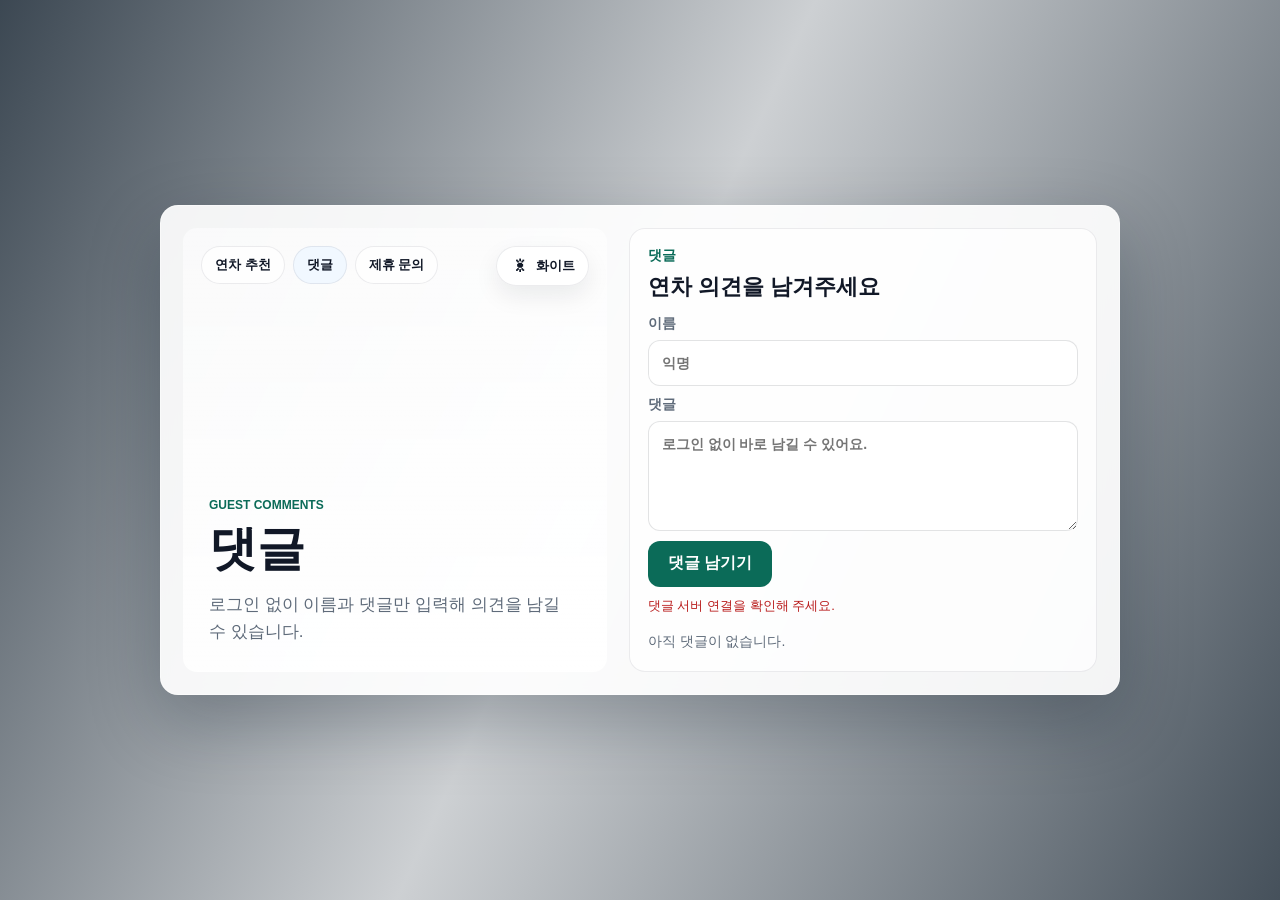
==== comments.html @ 65106b0e "Split comments and contact pages" ====
<!DOCTYPE html>
<html lang="ko">
<head>
    <meta charset="UTF-8">
    <meta name="viewport" content="width=device-width, initial-scale=1.0">
    <title>댓글 - 다음 주 연차쓰기 좋은 날 추천</title>
    <link rel="stylesheet" href="style.css">
    <script>
        try {
            const savedTheme = localStorage.getItem('pto-theme');
            const prefersDark = window.matchMedia('(prefers-color-scheme: dark)').matches;
            document.documentElement.dataset.theme = savedTheme || (prefersDark ? 'dark' : 'light');
        } catch {
            document.documentElement.dataset.theme = 'light';
        }
    </script>
</head>
<body>
    <main class="app">
        <section class="planner" aria-labelledby="page-title">
            <header class="planner-header">
                <button class="theme-toggle" id="themeToggle" type="button" aria-label="다크 모드로 변경">
                    <span class="theme-icon" aria-hidden="true">☀</span>
                    <span class="theme-text">화이트</span>
                </button>
                <nav class="page-nav" aria-label="페이지">
                    <a class="nav-link" href="index.html">연차 추천</a>
                    <a class="nav-link active" href="comments.html">댓글</a>
                    <a class="nav-link" href="contact.html">제휴 문의</a>
                </nav>
                <p class="eyebrow">GUEST COMMENTS</p>
                <h1 id="page-title">댓글</h1>
                <p class="summary">로그인 없이 이름과 댓글만 입력해 의견을 남길 수 있습니다.</p>
            </header>

            <div class="planner-content">
                <section class="comments standalone" aria-label="댓글">
                    <div class="comments-heading">
                        <p class="best-label">댓글</p>
                        <h2>연차 의견을 남겨주세요</h2>
                    </div>
                    <form class="comment-form" id="commentForm">
                        <input class="hidden-field" id="commentWebsite" name="website" type="text" tabindex="-1" autocomplete="off">
                        <label for="commentName">
                            이름
                            <input id="commentName" name="name" type="text" maxlength="24" autocomplete="nickname" placeholder="익명" required>
                        </label>
                        <label for="commentMessage">
                            댓글
                            <textarea id="commentMessage" name="message" rows="4" maxlength="400" placeholder="로그인 없이 바로 남길 수 있어요." required></textarea>
                        </label>
                        <button type="submit">댓글 남기기</button>
                        <p class="comment-status" id="commentStatus" role="status" aria-live="polite"></p>
                    </form>
                    <div class="comment-list" id="commentList" aria-live="polite">
                        <p class="loading">댓글을 불러오는 중입니다.</p>
                    </div>
                </section>
            </div>
        </section>
    </main>

    <script src="theme.js"></script>
    <script src="comments.js"></script>
</body>
</html>
---- style.css ----
:root {
    --panel-bg: rgba(255, 255, 255, 0.92);
    --ink: #111827;
    --muted: #5f6b7a;
    --line: rgba(255, 255, 255, 0.42);
    --soft: rgba(240, 247, 255, 0.88);
    --header-bg: linear-gradient(180deg, rgba(255, 255, 255, 0.18), rgba(255, 255, 255, 0.84)),
        rgba(255, 255, 255, 0.44);
    --control-bg: rgba(255, 255, 255, 0.74);
    --card-bg: rgba(255, 255, 255, 0.76);
    --field-bg: #ffffff;
    --field-line: rgba(17, 24, 39, 0.12);
    --card-line: rgba(17, 24, 39, 0.08);
    --accent: #0b6b58;
    --accent-dark: #084d40;
    --gold: #d97706;
    --score-bg: #fff7e8;
    --body-overlay: linear-gradient(115deg, rgba(5, 20, 34, 0.78), rgba(5, 20, 34, 0.2) 48%, rgba(5, 20, 34, 0.74));
    --shadow: 0 26px 70px rgba(6, 21, 36, 0.28);
    --font-family: Arial, "Noto Sans KR", sans-serif;
    color-scheme: light;
}

[data-theme="dark"] {
    --panel-bg: rgba(12, 20, 30, 0.9);
    --ink: #f3f7fb;
    --muted: #aab7c6;
    --line: rgba(255, 255, 255, 0.14);
    --soft: rgba(17, 34, 50, 0.88);
    --header-bg: linear-gradient(180deg, rgba(13, 27, 40, 0.24), rgba(13, 27, 40, 0.86)),
        rgba(18, 32, 46, 0.66);
    --control-bg: rgba(18, 32, 46, 0.74);
    --card-bg: rgba(18, 32, 46, 0.76);
    --field-bg: #0f1d2a;
    --field-line: rgba(255, 255, 255, 0.16);
    --card-line: rgba(255, 255, 255, 0.12);
    --accent: #33c2a0;
    --accent-dark: #1e9d80;
    --gold: #f5b84b;
    --score-bg: rgba(245, 184, 75, 0.16);
    --body-overlay: linear-gradient(115deg, rgba(3, 8, 13, 0.9), rgba(8, 19, 30, 0.62) 48%, rgba(3, 8, 13, 0.88));
    --shadow: 0 26px 70px rgba(0, 0, 0, 0.38);
    color-scheme: dark;
}

* {
    box-sizing: border-box;
}

body {
    min-height: 100vh;
    margin: 0;
    background:
        var(--body-overlay),
        url("https://images.unsplash.com/photo-1474487548417-781cb71495f3?auto=format&fit=crop&w=1800&q=85") center / cover fixed;
    color: var(--ink);
    font-family: var(--font-family);
}

.app {
    min-height: 100vh;
    display: flex;
    align-items: center;
    justify-content: center;
    padding: 42px 18px;
}

.planner {
    width: min(960px, 100%);
    display: grid;
    grid-template-columns: minmax(0, 0.95fr) minmax(360px, 1.05fr);
    gap: 22px;
    padding: 22px;
    border: 1px solid var(--line);
    border-radius: 18px;
    background: var(--panel-bg);
    backdrop-filter: blur(18px);
    box-shadow: var(--shadow);
}

.planner-header {
    position: relative;
    display: flex;
    min-height: 100%;
    flex-direction: column;
    justify-content: flex-end;
    padding: 26px;
    border-radius: 14px;
    background: var(--header-bg);
}

.page-nav {
    position: absolute;
    top: 18px;
    left: 18px;
    right: 120px;
    display: flex;
    flex-wrap: wrap;
    gap: 8px;
}

.nav-link,
.link-button {
    min-height: 38px;
    display: inline-flex;
    align-items: center;
    justify-content: center;
    border: 1px solid var(--card-line);
    border-radius: 999px;
    padding: 0 13px;
    background: var(--card-bg);
    color: var(--ink);
    font-size: 13px;
    font-weight: 800;
    text-decoration: none;
}

.nav-link:hover,
.link-button:hover,
.nav-link.active {
    background: var(--soft);
}

.planner-content {
    display: grid;
    gap: 14px;
}

.theme-toggle {
    position: absolute;
    top: 18px;
    right: 18px;
    display: inline-grid;
    grid-template-columns: 20px auto;
    gap: 6px;
    align-items: center;
    min-height: 40px;
    border: 1px solid var(--card-line);
    border-radius: 999px;
    padding: 0 13px;
    background: var(--card-bg);
    color: var(--ink);
    box-shadow: 0 10px 24px rgba(6, 21, 36, 0.08);
}

.theme-toggle:hover {
    background: var(--soft);
}

.theme-icon {
    line-height: 1;
    font-size: 17px;
}

.theme-text {
    font-size: 13px;
    font-weight: 800;
}

.eyebrow {
    margin: 0 0 8px;
    color: var(--accent);
    font-size: 12px;
    font-weight: 800;
    letter-spacing: 0;
}

h1,
h2,
p {
    margin-top: 0;
}

h1 {
    margin-bottom: 14px;
    font-size: 48px;
    line-height: 1.2;
}

.summary {
    margin-bottom: 0;
    color: var(--muted);
    font-size: 17px;
    line-height: 1.6;
}

.controls {
    align-self: start;
    margin-bottom: 14px;
    padding: 16px;
    border: 1px solid var(--card-line);
    border-radius: 14px;
    background: var(--control-bg);
}

.controls label {
    display: block;
    margin-bottom: 8px;
    color: var(--muted);
    font-size: 14px;
    font-weight: 700;
}

.input-row {
    display: grid;
    grid-template-columns: 1fr auto;
    gap: 10px;
}

input {
    min-height: 46px;
    width: 100%;
    border: 1px solid var(--field-line);
    border-radius: 12px;
    padding: 0 13px;
    color: var(--ink);
    background: var(--field-bg);
    font: inherit;
}

textarea {
    min-height: 118px;
    width: 100%;
    resize: vertical;
    border: 1px solid var(--field-line);
    border-radius: 12px;
    padding: 12px 13px;
    color: var(--ink);
    background: var(--field-bg);
    font: inherit;
    line-height: 1.5;
}

button {
    min-height: 46px;
    border: 0;
    border-radius: 12px;
    padding: 0 20px;
    background: var(--accent);
    color: #ffffff;
    cursor: pointer;
    font: inherit;
    font-weight: 800;
}

button:hover {
    background: var(--accent-dark);
}

input:focus,
textarea:focus,
button:focus-visible {
    outline: 3px solid rgba(15, 107, 85, 0.22);
    outline-offset: 2px;
}

.best-pick {
    min-height: 190px;
    display: grid;
    align-items: center;
    margin-bottom: 14px;
    padding: 24px;
    border: 1px solid var(--card-line);
    border-radius: 16px;
    background: var(--soft);
}

.best-label {
    margin-bottom: 8px;
    color: var(--accent);
    font-size: 14px;
    font-weight: 800;
}

.best-pick h2 {
    margin-bottom: 10px;
    font-size: 32px;
    line-height: 1.22;
}

.best-score {
    display: inline-block;
    margin-bottom: 12px;
    padding: 6px 12px;
    border-radius: 999px;
    background: var(--accent);
    color: #ffffff;
    font-size: 15px;
    font-weight: 800;
}

.best-reason {
    margin-bottom: 8px;
    font-size: 16px;
    line-height: 1.55;
}

.weather-note,
.loading {
    margin-bottom: 0;
    color: var(--muted);
    line-height: 1.5;
}

.day-list {
    display: grid;
    gap: 10px;
}

.day-card {
    display: grid;
    grid-template-columns: 1fr 58px;
    gap: 16px;
    align-items: center;
    min-height: 92px;
    padding: 15px 16px;
    border: 1px solid var(--card-line);
    border-radius: 14px;
    background: var(--card-bg);
}

.day-card .date {
    margin-bottom: 6px;
    font-size: 17px;
    font-weight: 800;
}

.day-card .reason,
.day-card .weather {
    margin-bottom: 4px;
    color: var(--muted);
    font-size: 14px;
    line-height: 1.45;
}

.day-card strong {
    width: 56px;
    height: 56px;
    display: grid;
    place-items: center;
    border-radius: 50%;
    background: var(--score-bg);
    color: var(--gold);
    font-size: 17px;
}

.action-links {
    display: flex;
    flex-wrap: wrap;
    gap: 10px;
}

.link-button {
    min-height: 46px;
    border-radius: 12px;
    background: var(--accent);
    color: #ffffff;
    padding: 0 18px;
}

.link-button:hover {
    background: var(--accent-dark);
}

.link-button.secondary {
    background: var(--card-bg);
    color: var(--ink);
}

.link-button.secondary:hover {
    background: var(--soft);
}

.contact-form {
    display: grid;
    gap: 12px;
    padding: 18px;
    border: 1px solid var(--card-line);
    border-radius: 16px;
    background: var(--control-bg);
}

.contact-heading h2 {
    margin-bottom: 4px;
    font-size: 22px;
    line-height: 1.25;
}

.contact-form label {
    display: grid;
    gap: 7px;
    color: var(--muted);
    font-size: 14px;
    font-weight: 800;
}

.form-grid {
    display: grid;
    grid-template-columns: 1fr 1fr;
    gap: 10px;
}

.contact-form button {
    justify-self: start;
}

.hidden-field {
    position: absolute;
    left: -9999px;
    width: 1px;
    height: 1px;
    opacity: 0;
}

.comments {
    min-height: 180px;
    display: grid;
    gap: 14px;
    padding: 18px;
    border: 1px solid var(--card-line);
    border-radius: 16px;
    background: var(--control-bg);
}

.comments-heading h2 {
    margin-bottom: 0;
    font-size: 22px;
    line-height: 1.25;
}

.comment-form {
    display: grid;
    gap: 10px;
}

.comment-form label {
    display: grid;
    gap: 7px;
    color: var(--muted);
    font-size: 14px;
    font-weight: 800;
}

.comment-form textarea {
    min-height: 92px;
}

.comment-form button {
    justify-self: start;
}

.comment-form button:disabled {
    cursor: wait;
    opacity: 0.64;
}

.comment-status {
    min-height: 20px;
    margin-bottom: 0;
    color: var(--muted);
    font-size: 13px;
    line-height: 1.45;
}

.comment-status[data-state="error"] {
    color: #b91c1c;
}

.comment-status[data-state="ok"] {
    color: var(--accent);
}

.comment-list {
    display: grid;
    gap: 10px;
}

.comment-item {
    display: grid;
    gap: 8px;
    padding: 14px;
    border: 1px solid var(--card-line);
    border-radius: 14px;
    background: var(--card-bg);
}

.comment-meta {
    display: flex;
    gap: 8px;
    align-items: baseline;
    justify-content: space-between;
}

.comment-meta strong {
    min-width: 0;
    overflow-wrap: anywhere;
    font-size: 14px;
}

.comment-meta time {
    flex: 0 0 auto;
    color: var(--muted);
    font-size: 12px;
}

.comment-item p,
.empty-comments {
    margin-bottom: 0;
    color: var(--muted);
    font-size: 14px;
    line-height: 1.55;
    overflow-wrap: anywhere;
    white-space: pre-wrap;
}

.standalone {
    align-self: start;
}

@media (max-width: 760px) {
    .app {
        padding: 18px 12px;
        align-items: flex-start;
    }

    .planner {
        grid-template-columns: 1fr;
        padding: 14px;
        border-radius: 16px;
    }

    .planner-header {
        min-height: 260px;
        padding: 22px;
        justify-content: flex-end;
    }

    .page-nav {
        position: static;
        margin-bottom: 56px;
    }

    h1 {
        font-size: 34px;
    }

    .input-row,
    .day-card,
    .form-grid {
        grid-template-columns: 1fr;
    }

    .best-pick h2 {
        font-size: 25px;
    }

    .day-card strong {
        width: auto;
        height: 36px;
        border-radius: 8px;
    }
}
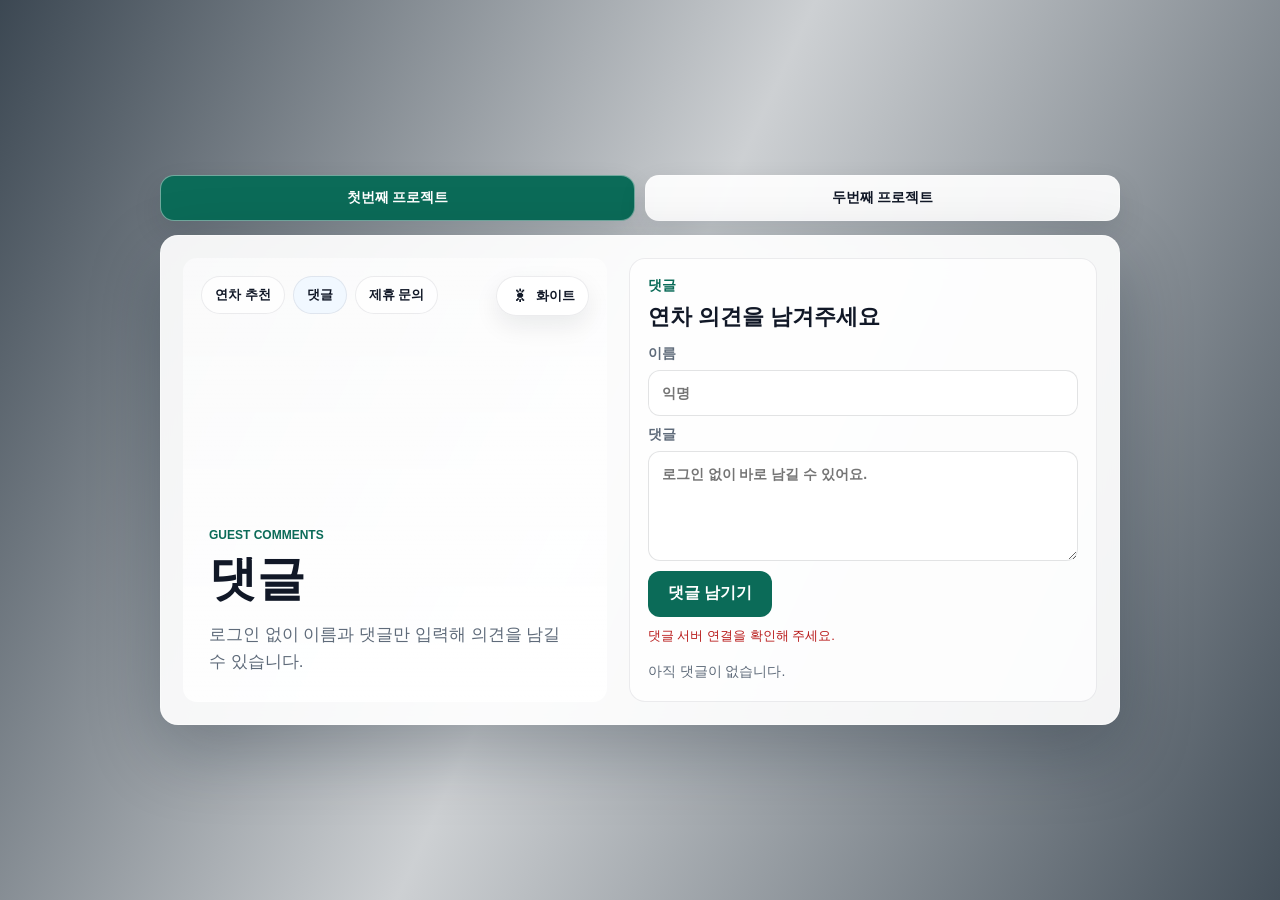
==== commit 6a0b2b6a: "Prepare second animal face project" ====
--- a/comments.html
+++ b/comments.html
@@ -17,6 +17,11 @@
 </head>
 <body>
     <main class="app">
+        <nav class="project-switcher" aria-label="프로젝트 선택">
+            <a class="project-link active" href="index.html">첫번째 프로젝트</a>
+            <a class="project-link" href="animal-test.html">두번째 프로젝트</a>
+        </nav>
+
         <section class="planner" aria-labelledby="page-title">
             <header class="planner-header">
                 <button class="theme-toggle" id="themeToggle" type="button" aria-label="다크 모드로 변경">
--- a/style.css
+++ b/style.css
@@ -61,9 +61,40 @@
 .app {
     min-height: 100vh;
     display: flex;
+    flex-direction: column;
     align-items: center;
     justify-content: center;
+    gap: 14px;
     padding: 42px 18px;
+}
+
+.project-switcher {
+    width: min(960px, 100%);
+    display: grid;
+    grid-template-columns: 1fr 1fr;
+    gap: 10px;
+}
+
+.project-link {
+    min-height: 46px;
+    display: inline-flex;
+    align-items: center;
+    justify-content: center;
+    border: 1px solid var(--line);
+    border-radius: 14px;
+    padding: 0 14px;
+    background: var(--panel-bg);
+    color: var(--ink);
+    font-size: 14px;
+    font-weight: 900;
+    text-decoration: none;
+    box-shadow: 0 12px 28px rgba(6, 21, 36, 0.12);
+}
+
+.project-link:hover,
+.project-link.active {
+    background: var(--accent);
+    color: #ffffff;
 }
 
 .planner {
@@ -518,6 +549,100 @@
     align-self: start;
 }
 
+.animal-panel,
+.animal-form,
+.animal-result {
+    display: grid;
+    gap: 12px;
+    padding: 18px;
+    border: 1px solid var(--card-line);
+    border-radius: 16px;
+    background: var(--control-bg);
+}
+
+.upload-box {
+    display: grid;
+    gap: 6px;
+    border: 1px dashed var(--field-line);
+    border-radius: 14px;
+    padding: 18px;
+    background: var(--field-bg);
+    cursor: pointer;
+}
+
+.upload-title {
+    color: var(--ink);
+    font-size: 16px;
+    font-weight: 900;
+}
+
+.upload-copy {
+    color: var(--muted);
+    font-size: 14px;
+    line-height: 1.5;
+}
+
+.upload-box input {
+    min-height: auto;
+    padding: 0;
+    border: 0;
+    background: transparent;
+}
+
+.preview-frame {
+    min-height: 220px;
+    display: grid;
+    place-items: center;
+    overflow: hidden;
+    border: 1px solid var(--card-line);
+    border-radius: 14px;
+    background: var(--soft);
+}
+
+.preview-frame img {
+    width: 100%;
+    height: 100%;
+    max-height: 320px;
+    object-fit: cover;
+}
+
+.animal-form fieldset {
+    display: grid;
+    gap: 9px;
+    margin: 0;
+    border: 0;
+    padding: 0;
+}
+
+.animal-form legend {
+    margin-bottom: 2px;
+    color: var(--accent);
+    font-size: 14px;
+    font-weight: 900;
+}
+
+.animal-form label {
+    display: grid;
+    grid-template-columns: 18px 1fr;
+    gap: 8px;
+    align-items: center;
+    color: var(--muted);
+    font-size: 14px;
+    font-weight: 800;
+    line-height: 1.45;
+}
+
+.animal-form input[type="radio"] {
+    min-height: auto;
+    width: 16px;
+}
+
+.animal-result h2 {
+    margin-bottom: 0;
+    font-size: 30px;
+    line-height: 1.22;
+}
+
 @media (max-width: 760px) {
     .app {
         padding: 18px 12px;
@@ -547,7 +672,8 @@
 
     .input-row,
     .day-card,
-    .form-grid {
+    .form-grid,
+    .project-switcher {
         grid-template-columns: 1fr;
     }
 
